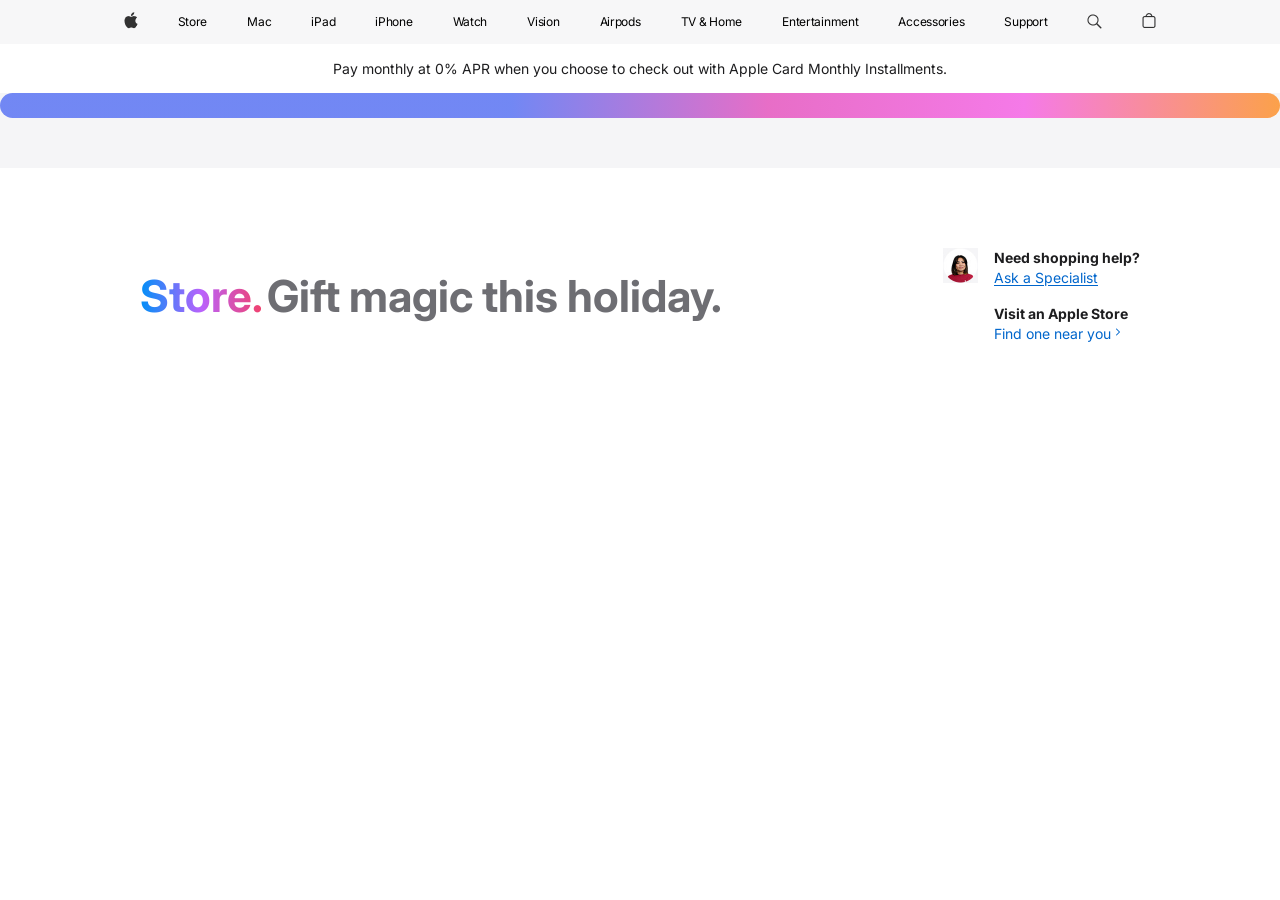
==== store.html @ c27c2358 "Apple store" ====
<!doctype html>
<html lang="en">
  <head>
    <meta charset="UTF-8" />
    <meta name="viewport" content="width=device-width, initial-scale=1.0" />
    <link rel="stylesheet" href="style1.css" />
    <title>Apple_store</title>
  </head>
  <body>
    <div class="nav_bar">
      <img src="apple_icon.png" class="apple_icon" />
      <p>Store</p>
      <p>Mac</p>
      <p>iPad</p>
      <p>iPhone</p>
      <p>Watch</p>
      <p>Vision</p>
      <p>Airpods</p>
      <p>TV & Home</p>
      <p>Entertainment</p>
      <p>Accessories</p>
      <p>Support</p>
      <img src="search_icon.png" class="search_icon" />
      <img src="bag_icon.png" class="bag_icon" />
    </div>
    <div class="we_are_donating">
      <p>
        Pay monthly at 0% APR when you choose to check out with Apple Card
        Monthly Installments.
      </p>
    </div>
    <div class="blur">
      <div class="blur blur_line"></div>
    </div>
    <div class="section_4">
      <div class="info">
        <div class="header">
          <span class="store">Store.</span>
          <span class="gift">Gift magic this holiday.</span>
        </div>
        <div class="shopping_help">
          <img
            src="store-chat-holiday-specialist-icon-202411_AV3.png"
            class="foto_spec"
          />
          <div class="shopping_help frame_49">
            <div class="frame_47">
              <p class="need">Need shopping help?</p>
              <p class="ask">Ask a Specialist</p>
            </div>
            <div class="frame_48">
              <p class="visit">Visit an Apple Store</p>
              <div class="span">
                <span class="find">Find one near you</span>
                <span><img src="Icon.png" class="icon44" /> </span>
              </div>
            </div>
          </div>
        </div>
      </div>
    </div>
  </body>
</html>
---- style1.css ----
@import url("https://fonts.googleapis.com/css2?family=Inter:ital,opsz,wght@0,14..32,100..900;1,14..32,100..900&display=swap");
* {
  margin: 0;
  padding: 0;
  box-sizing: border-box;
}
.nav_bar {
  /* width: 1920px; */
  height: 44px;
  display: flex;
  justify-content: center;
  align-items: center;
  gap: 40px;

  background: rgba(245, 245, 247, 0.8);
}
.apple_icon {
  width: 14px;
  height: 44px;
}
.search_icon {
  width: 15px;
  height: 44px;
}
.bag_icon {
  width: 14px;
  height: 44px;
}
.nav_bar p {
  color: #000;
  font-family: Inter;
  font-size: 12px;
  font-style: normal;
  font-weight: 400;
  line-height: 60px; /* 500% */
  letter-spacing: -0.28px;
}
.we_are_donating {
  padding: 16px;
  text-align: center;
  background: #fff;
}
.we_are_donating p {
  color: #1d1d1f;
  font-family: Inter;
  font-size: 14px;
  font-style: normal;
  font-weight: 400;
}
.blur {
  width: 100%;
  height: 75px;
  background-color: #f5f5f7;
}
.blur_line {
  width: 100%;
  height: 25px;
  background: linear-gradient(to right, #516cf3 40%, #e44cbb, #f55be4, #fd8c1f);
}
.blur_line {
  opacity: 0.8;
  /* filter: blur(1px); */
  border-radius: 204.5px;
}
.section_4 {
  width: 100%;
  height: 260px;
}
.info {
  display: flex;
  align-items: center;
  justify-content: space-between;
  padding: 80px 140px;
}
.header {
}
.header .store {
  font-family: Inter;
  font-size: 44px;
  font-style: normal;
  font-weight: 700;
  line-height: 52.01px; /* 118.205% */

  background: linear-gradient(90deg, #0090f7 0%, #ba62fc 50%, #f2416b 100%);
  background-clip: text;
  -webkit-background-clip: text;
  -webkit-text-fill-color: transparent;
}
.gift {
  color: #6e6e73;
  font-family: Inter;
  font-size: 44px;
  font-style: normal;
  font-weight: 700;
  line-height: 52.01px; /* 118.205% */
}
.shopping_help {
  display: flex;
  gap: 16px;
}
.foto_spec {
  width: 35px;
  height: 35px;
  background: url(<path-to-image>) lightgray 0px 0px / 100% 100% no-repeat;
}
.frame_49 {
  display: flex;
  flex-direction: column;
  gap: 16px;
}
.frame_47 {
}
.need {
  color: #1d1d1f;
  font-family: Inter;
  font-size: 14px;
  font-style: normal;
  font-weight: 700;
  line-height: 20px; /* 142.857% */
}
.ask {
  color: #06c;
  font-family: Inter;
  font-size: 14px;
  font-style: normal;
  font-weight: 400;
  line-height: 20px; /* 142.857% */
  text-decoration-line: underline;
  text-decoration-style: solid;
  text-decoration-skip-ink: auto;
  text-decoration-thickness: auto;
  text-underline-offset: auto;
  text-underline-position: from-font;
}
.frame_48 {
}
.visit {
  color: #1d1d1f;
  font-family: Inter;
  font-size: 14px;
  font-style: normal;
  font-weight: 700;
  line-height: 20px; /* 142.857% */
}
.span {
}
.find {
  color: #06c;
  font-family: Inter;
  font-size: 14px;
  font-style: normal;
  font-weight: 400;
  line-height: 20px; /* 142.857% */
}
.icon44 {
  width: 6px;
  height: 14px;
}
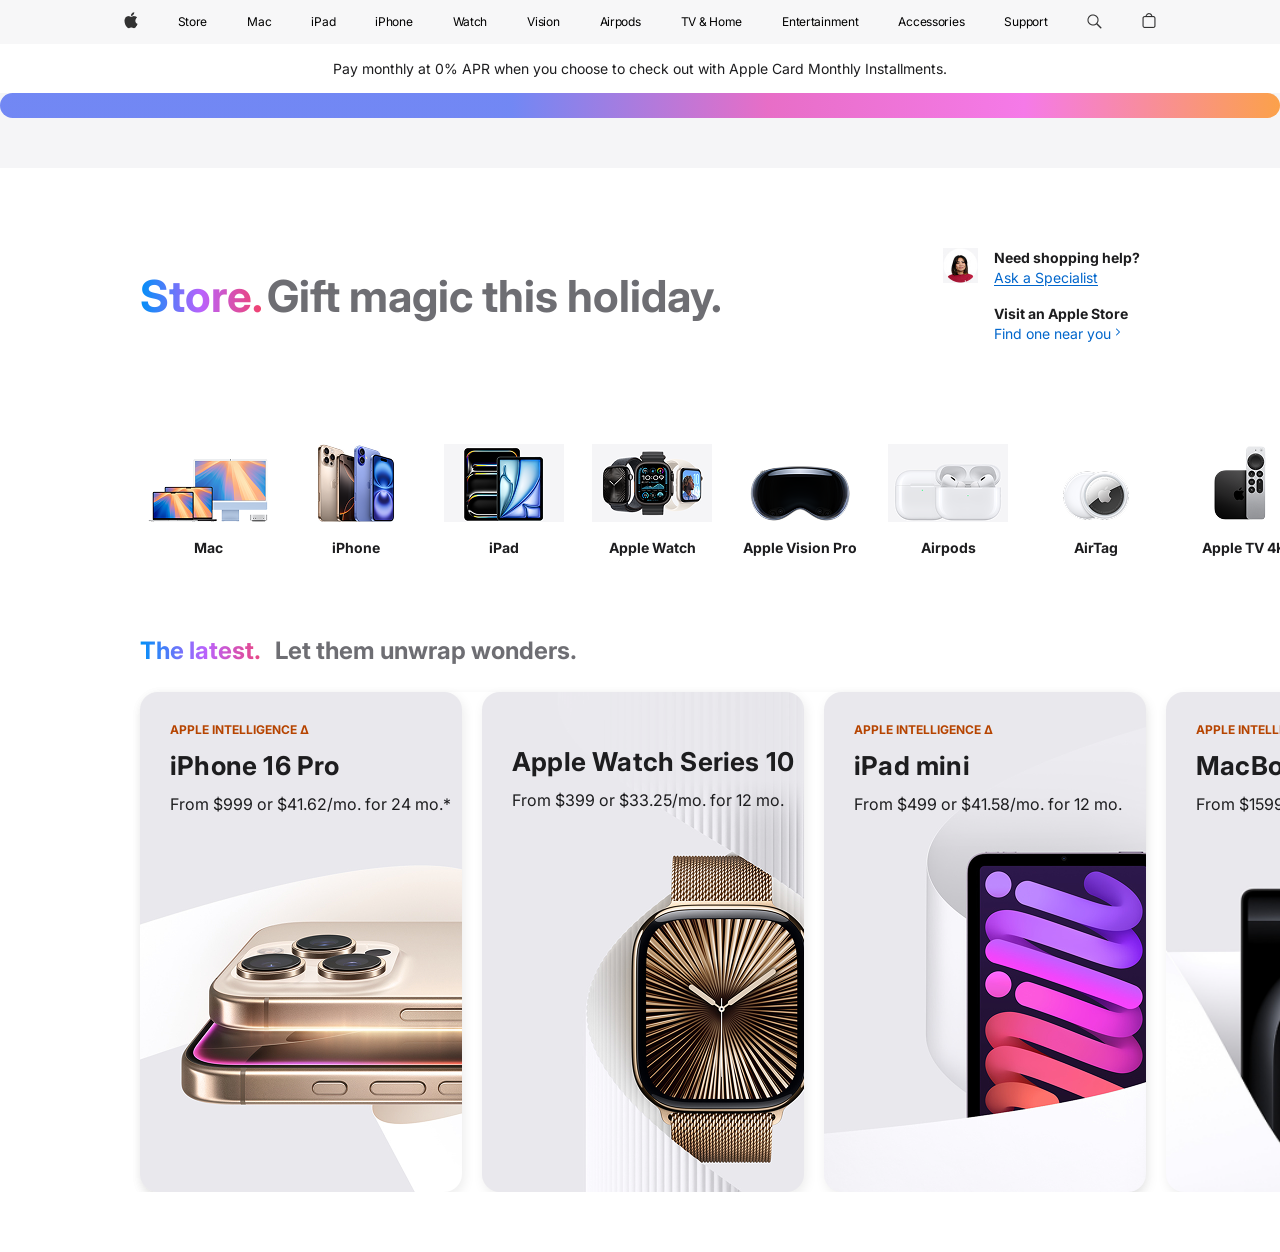
==== commit b7bc2f1f: "Product list" ====
--- a/store.html
+++ b/store.html
@@ -59,5 +59,115 @@
         </div>
       </div>
     </div>
+    <div class="section_5">
+      <div class="product_list">
+        <div class="list_item list_item_1">
+          <img src="store-card-13-mac-nav-202410.png" class="store_card" />
+          <p class="Link">Mac</p>
+        </div>
+        <div class="list_item list_item_2">
+          <img
+            src="store-card-13-iphone-nav-202409_GEO_US.png"
+            class="store_card"
+          />
+          <p class="Link">iPhone</p>
+        </div>
+        <div class="list_item list_item_3">
+          <img src="store-card-13-ipad-nav-202405.png" class="store_card" />
+          <p class="Link">iPad</p>
+        </div>
+        <div class="list_item list_item_4">
+          <img src="store-card-13-watch-nav-202409.png" class="store_card" />
+          <p class="Link">Apple Watch</p>
+        </div>
+        <div class="list_item list_item_5">
+          <img
+            src="store-card-13-vision-pro-nav-202401.png"
+            class="store_card"
+          />
+          <p class="Link">Apple Vision Pro</p>
+        </div>
+        <div class="list_item list_item_6">
+          <img src="store-card-13-airpods-nav-202409.png" class="store_card" />
+          <p class="Link">Airpods</p>
+        </div>
+        <div class="list_item list_item_7">
+          <img src="store-card-13-airtags-nav-202108.png" class="store_card" />
+          <p class="Link">AirTag</p>
+        </div>
+        <div class="list_item list_item_8">
+          <img src="store-card-13-appletv-nav-202210.png" class="store_card" />
+          <p class="Link">Apple TV 4K</p>
+        </div>
+        <div class="list_item list_item_9">
+          <img src="store-card-13-homepod-nav-202301.png" class="store_card" />
+          <p class="Link">Homepod</p>
+        </div>
+        <div class="list_item list_item_10">
+          <img
+            src="store-card-13-accessories-nav-202409.png"
+            class="store_card"
+          />
+          <p class="Link">Accessories</p>
+        </div>
+        <div class="list_item list_item_11">
+          <img
+            src="store-card-13-holiday-giftcards-asit-agc-nav-202111.png"
+            class="store_card"
+          />
+          <p class="Link">Apple Gift Card</p>
+        </div>
+      </div>
+    </div>
+    <div class="section_6">
+      <div class="title">
+        <span class="the">The latest.</span>
+        <span class="let">Let them unwrap wonders.</span>
+      </div>
+      <div class="items_detail">
+        <div class="items_detail items_detail_1">
+          <div class="frame_51">
+            <div class="apple_intel">
+              <span>APPLE INTELLIGENCE</span>
+              <span>∆</span>
+            </div>
+            <div class="frame_50">
+              <p class="iPhone">iPhone 16 Pro</p>
+              <p class="from">From $999 or $41.62/mo. for 24 mo.*</p>
+            </div>
+          </div>
+        </div>
+        <div class="items_detail items_detail_2">
+          <div class="frame_51">
+            <p class="iPhone">Apple Watch Series 10</p>
+            <p class="from">From $399 or $33.25/mo. for 12 mo.</p>
+          </div>
+        </div>
+        <div class="items_detail items_detail_3">
+          <div class="frame_51">
+            <div class="apple_intel">
+              <span>APPLE INTELLIGENCE</span>
+              <span>∆</span>
+            </div>
+            <div class="frame_50">
+              <p class="iPhone">iPad mini</p>
+              <p class="from">From $499 or $41.58/mo. for 12 mo.</p>
+            </div>
+          </div>
+        </div>
+        <div class="items_detail items_detail_4">
+          <div class="frame_51">
+            <div class="apple_intel">
+              <span>APPLE INTELLIGENCE</span>
+              <span>∆</span>
+            </div>
+            <div class="frame_50">
+              <p class="iPhone">MacBook Pro</p>
+              <p class="from">From $1599 or $133.25/mo. for 12 mo.</p>
+            </div>
+          </div>
+        </div>
+      </div>
+    </div>
   </body>
 </html>
--- a/style1.css
+++ b/style1.css
@@ -156,3 +156,198 @@
   width: 6px;
   height: 14px;
 }
+
+.section_5 {
+  width: 100%;
+  height: 146px;
+  margin-bottom: 60px;
+}
+.product_list {
+  height: 146px;
+  display: flex;
+  justify-content: space-around;
+  gap: 12px;
+  padding: 0 140px;
+  overflow-x: scroll;
+  scroll-behavior: smooth;
+  scrollbar-width: none;
+  margin-bottom: 60px;
+}
+.list_item {
+  display: flex;
+  width: 136px;
+  padding: 16px 8px;
+  flex-direction: column;
+  gap: 16px;
+  border-radius: 18px;
+}
+.list_item_1 {
+}
+.store_card {
+  height: 78px;
+  align-self: stretch;
+}
+.Link {
+  display: flex;
+  height: 20px;
+  justify-content: center;
+  align-items: center;
+  align-self: stretch;
+  color: #1d1d1f;
+  text-align: center;
+  font-family: Inter;
+  font-size: 14px;
+  font-style: normal;
+  font-weight: 700;
+  line-height: 20px; /* 142.857% */
+}
+
+.section_6 {
+  height: 558px;
+  display: flex;
+  padding: 0 140px;
+  flex-direction: column;
+  align-items: flex-start;
+  gap: 24px;
+  align-self: stretch;
+  margin-bottom: 60px;
+  overflow-x: scroll;
+  scroll-behavior: smooth;
+  scrollbar-width: none;
+}
+.title {
+  display: flex;
+  width: 467px;
+  align-items: center;
+  gap: 4px;
+}
+.the {
+  display: flex;
+  width: 130.87px;
+  height: 34px;
+  flex-direction: column;
+  justify-content: center;
+  flex-shrink: 0;
+  font-family: Inter;
+  font-size: 24px;
+  font-style: normal;
+  font-weight: 700;
+  line-height: 32px; /* 133.333% */
+  background: linear-gradient(90deg, #0090f7 0%, #ba62fc 50%, #f2416b 100%);
+  background-clip: text;
+  -webkit-background-clip: text;
+  -webkit-text-fill-color: transparent;
+}
+.let {
+  display: flex;
+  width: 331.64px;
+  height: 34px;
+  flex-direction: column;
+  justify-content: center;
+  flex-shrink: 0;
+  color: #6e6e73;
+  font-family: Inter;
+  font-size: 24px;
+  font-style: normal;
+  font-weight: 700;
+  line-height: 32px; /* 133.333% */
+}
+.section_6 {
+}
+.items_detail {
+  height: 500px;
+  display: flex;
+  gap: 20px;
+  align-self: stretch;
+  border-radius: 18px;
+  background: #fff;
+  box-shadow: 2px 4px 12px 0 rgba(0, 0, 0, 0.08);
+}
+.items_detail_1 {
+  width: 480px;
+  height: 500px;
+  background-image: url("store-card-50-holiday-iphone-pro-202411_GEO_US.png");
+  background-size: cover;
+  background-repeat: no-repeat;
+}
+.frame_51 {
+  display: flex;
+  width: 322px;
+  flex-direction: column;
+  align-items: flex-start;
+  padding-left: 30px;
+  padding-top: 30px;
+}
+.apple_intel {
+  color: #b64400;
+  font-family: Inter;
+  font-size: 12px;
+  font-style: normal;
+  font-weight: 700;
+  line-height: 16px; /* 133.333% */
+}
+.frame_51 {
+  display: flex;
+  flex-direction: column;
+  align-items: flex-start;
+  gap: 12px;
+  align-self: stretch;
+}
+.frame_50 {
+  display: flex;
+  flex-direction: column;
+  align-items: flex-start;
+  gap: 12px;
+  align-self: stretch;
+}
+.iPhone {
+  color: #1d1d1f;
+  font-family: Inter;
+  font-size: 26px;
+  font-style: normal;
+  font-weight: 700;
+  line-height: 32px; /* 123.077% */
+  letter-spacing: 0.196px;
+}
+.from {
+  color: #1d1d1f;
+  font-family: Inter;
+  font-size: 16px;
+  font-style: normal;
+  font-weight: 400;
+  line-height: 20px; /* 111.111% */
+}
+.items_detail_2 {
+  width: 480px;
+  height: 500px;
+  background-image: url("store-card-50-holiday-watch-s10-202411.png");
+  background-size: cover;
+  background-repeat: no-repeat;
+}
+.frame_52 {
+  display: flex;
+  flex-direction: column;
+  align-items: flex-start;
+  gap: 12px;
+  align-self: stretch;
+  padding-left: 30px;
+  padding-top: 54px;
+  gap: 12px;
+}
+.items_detail_3 {
+  width: 480px;
+  height: 500px;
+  background-image: url("store-card-50-holiday-ipad-mini-202411 (1).png");
+  background-size: cover;
+  background-repeat: no-repeat;
+}
+.items_detail_4 {
+  width: 480px;
+  height: 500px;
+  background-image: url("store-card-50-holiday-macbook-pro-202411.png");
+  background-size: cover;
+  background-repeat: no-repeat;
+}
+.items_detail_2 .frame_51 {
+  padding-top: 54px;
+}
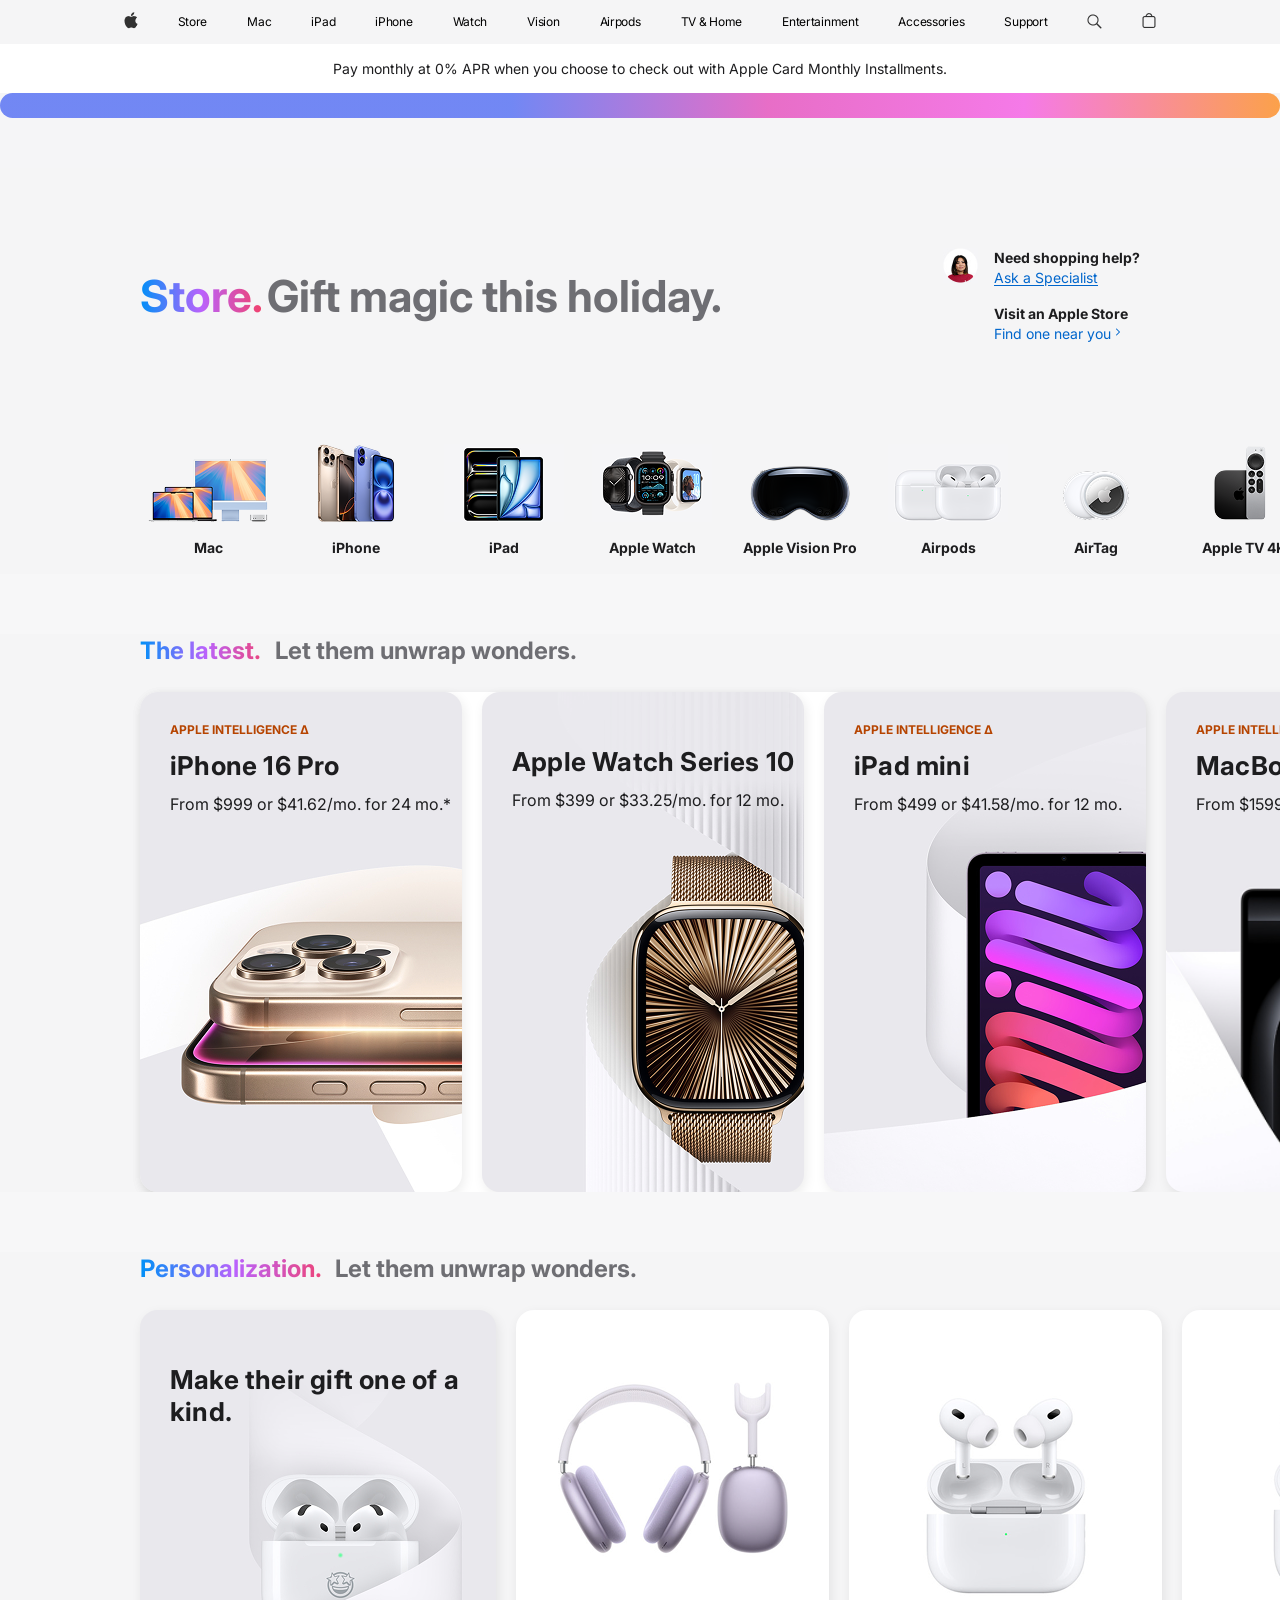
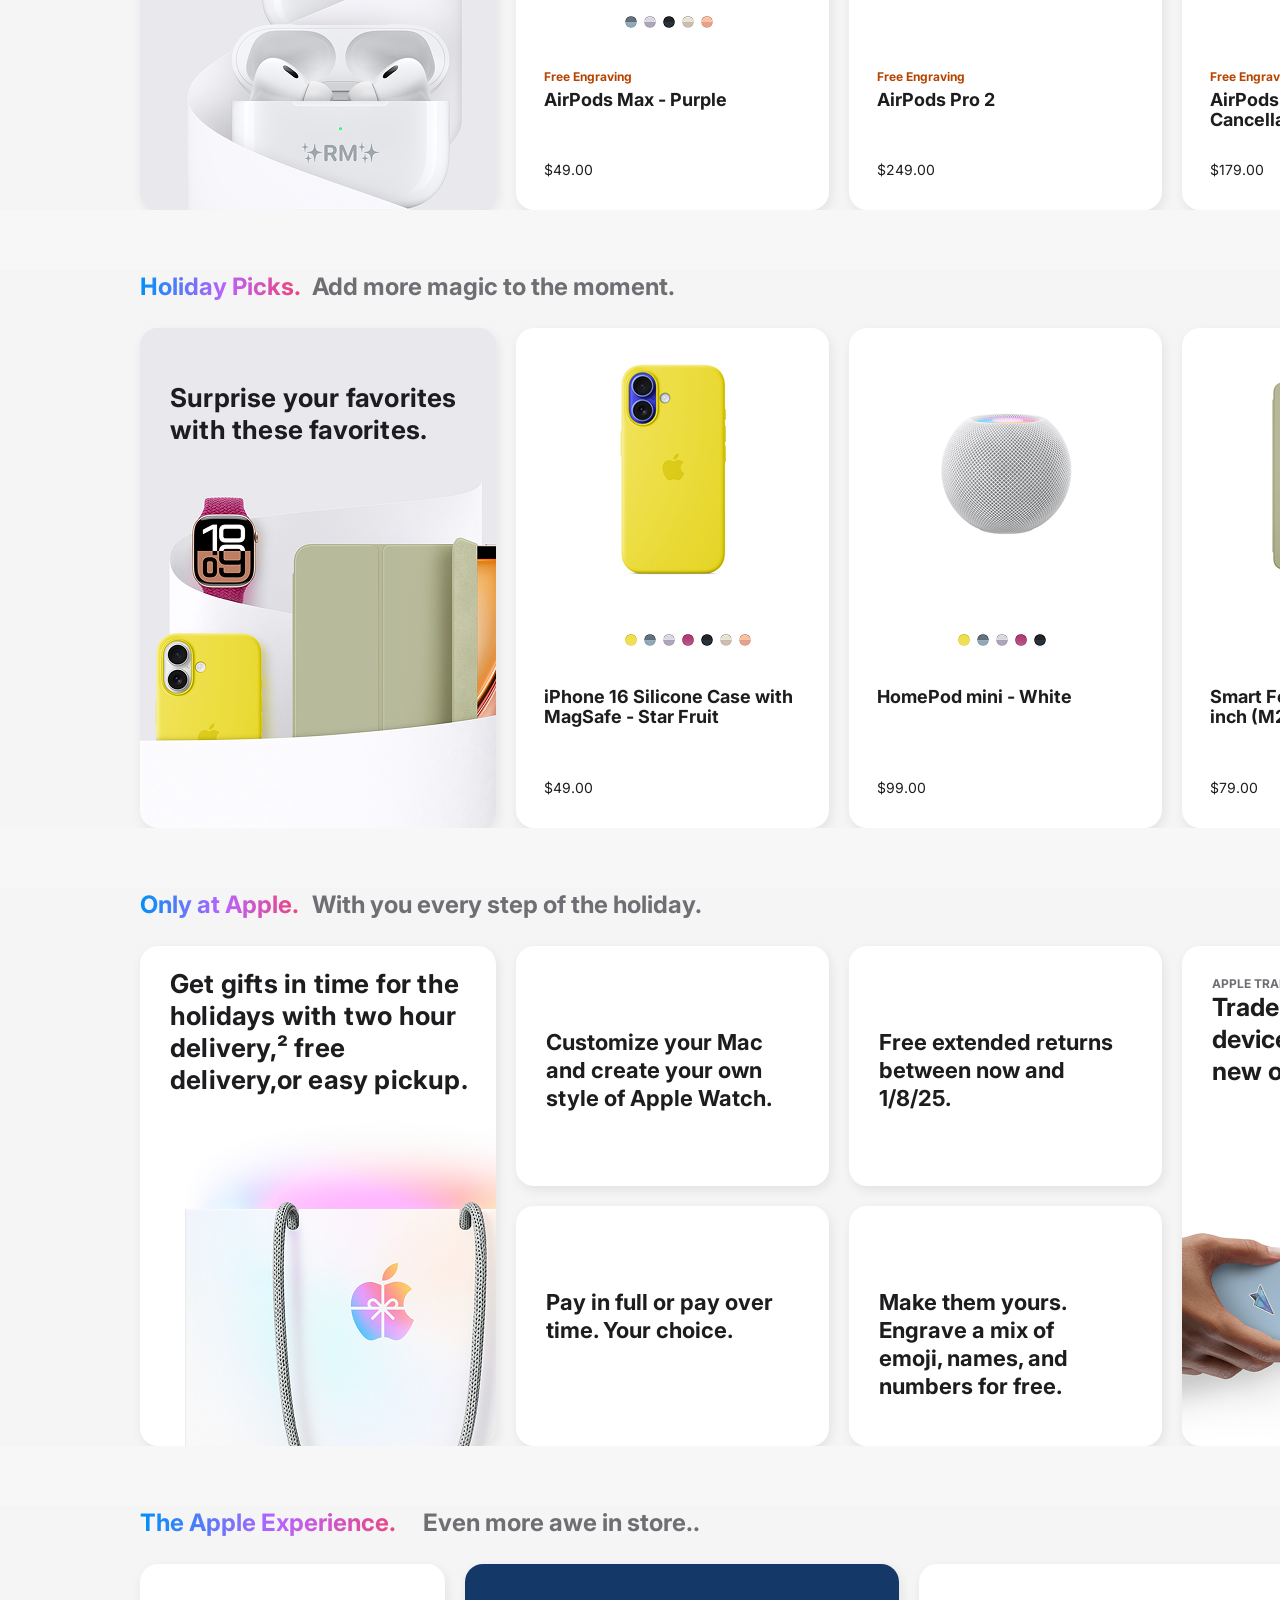
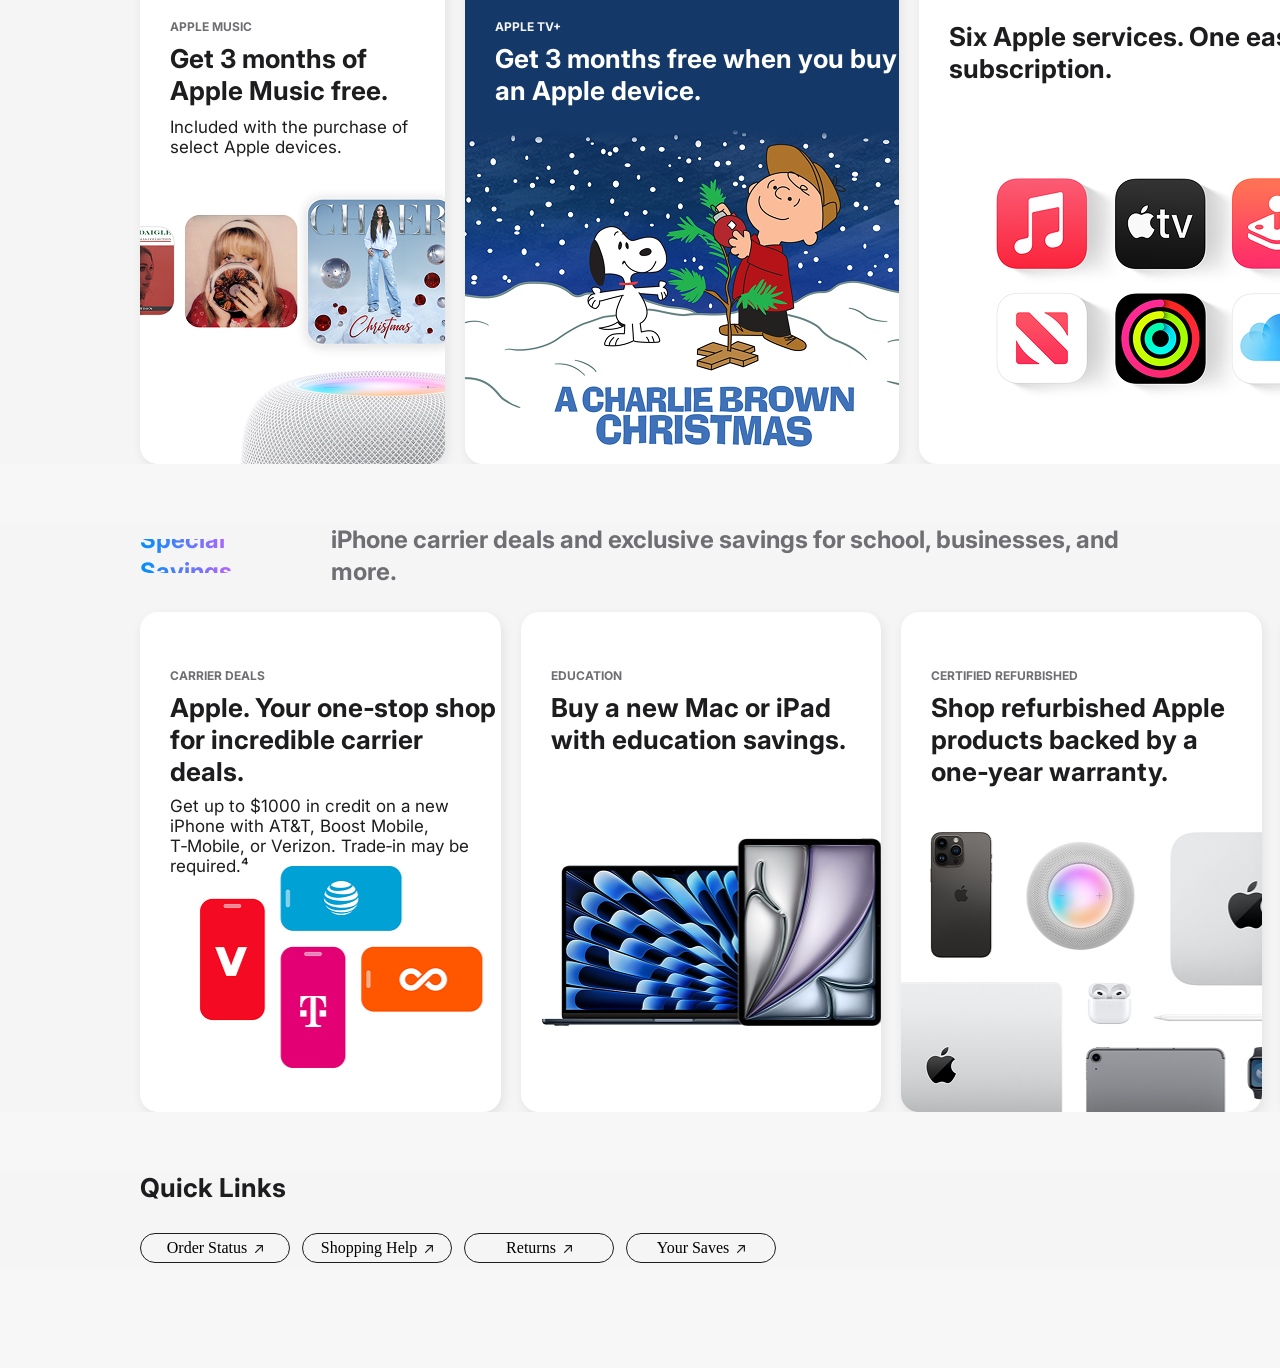
==== commit 62e56a03: "Apple_web ee hiigeed duuslaa" ====
--- a/store.html
+++ b/store.html
@@ -169,5 +169,298 @@
         </div>
       </div>
     </div>
+    <div class="section_7">
+      <div class="title_1">
+        <span class="per">Personalization.</span>
+        <span class="let">Let them unwrap wonders.</span>
+      </div>
+      <div class="Items">
+        <div class="Items section_7_item_1">
+          <p class="make">Make their gift one of a kind.</p>
+        </div>
+        <div class="Items section_7_item_2">
+          <img src="airpods-max-select-202409-purple.png" class="airpods" />
+          <div class="circle">
+            <img src="blue.png" class="pin" />
+            <img src="grey.png" class="pin" />
+            <img src="black.png" class="pin" />
+            <img src="beige.png" class="pin" />
+            <img src="orange.png" class="pin" />
+          </div>
+          <div class="description">
+            <div class="frame_55">
+              <p class="free">Free Engraving</p>
+              <p class="pods">AirPods Max - Purple</p>
+            </div>
+            <p class="price">$49.00</p>
+          </div>
+        </div>
+        <div class="Items section_7_item_3">
+          <img src="airpods-pro-2-hero-select-202409.png" class="airpodsPro2" />
+          <div class="description">
+            <div class="frame_55">
+              <p class="free">Free Engraving</p>
+              <p class="pods">AirPods Pro 2</p>
+            </div>
+            <p class="price">$249.00</p>
+          </div>
+        </div>
+        <div class="Items section_7_item_4">
+          <img src="airpods-4-anc-select-202409.png" class="airpodsPro2" />
+          <div class="description">
+            <div class="frame_55">
+              <p class="free">Free Engraving</p>
+              <p class="pods">AirPods 4 with Active Noise Cancellation</p>
+            </div>
+            <p class="price">$179.00</p>
+          </div>
+        </div>
+        <div class="Items section_7_item_5">
+          <img src="MX2D3.png" class="airpodsPro2" />
+          <div class="description">
+            <div class="frame_55">
+              <p class="free">Free Engraving</p>
+              <p class="pods">Apple Pencil Pro</p>
+            </div>
+            <p class="price">$49.00</p>
+          </div>
+        </div>
+      </div>
+    </div>
+    <div class="section_8">
+      <div class="title_2">
+        <span class="hol">Holiday Picks.</span>
+        <span class="add">Add more magic to the moment.</span>
+      </div>
+      <div class="Items_1">
+        <div class="Items_1 section_8_item_1">
+          <p class="make">Surprise your favorites with these favorites.</p>
+        </div>
+        <div class="Items_1 section_8_item_2">
+          <img src="MYY73.png" class="airpods" />
+          <div class="circle">
+            <img src="yellow.png" class="pin" />
+            <img src="blue.png" class="pin" />
+            <img src="grey.png" class="pin" />
+            <img src="pink.png" class="pin" />
+            <img src="black.png" class="pin" />
+            <img src="beige.png" class="pin" />
+            <img src="orange.png" class="pin" />
+          </div>
+          <div class="description">
+            <div class="frame_55">
+              <p class="pods">
+                iPhone 16 Silicone Case with MagSafe - Star Fruit
+              </p>
+            </div>
+            <p class="price">$49.00</p>
+          </div>
+        </div>
+        <div class="Items_1 section_8_item_3">
+          <img src="homepod-mini-select-white-202110.png" class="airpods" />
+          <div class="circle">
+            <img src="yellow.png" class="pin" />
+            <img src="blue.png" class="pin" />
+            <img src="grey.png" class="pin" />
+            <img src="pink.png" class="pin" />
+            <img src="black.png" class="pin" />
+          </div>
+          <div class="description">
+            <div class="frame_55">
+              <p class="pods">HomePod mini - White</p>
+            </div>
+            <p class="price">$99.00</p>
+          </div>
+        </div>
+        <div class="Items_1 section_8_item_4">
+          <img src="MWK73.png" class="airpods" />
+          <div class="circle">
+            <img src="yellow.png" class="pin" />
+            <img src="blue.png" class="pin" />
+            <img src="grey.png" class="pin" />
+            <img src="pink.png" class="pin" />
+          </div>
+          <div class="description">
+            <div class="frame_55">
+              <p class="pods">Smart Folio for iPad Air 11 - inch (M2) - Sage</p>
+            </div>
+            <p class="price">$79.00</p>
+          </div>
+        </div>
+        <div class="Items_1 section_8_item_5">
+          <img src="MUW43.png" class="airpods" />
+          <div class="circle">
+            <img src="yellow.png" class="pin" />
+            <img src="blue.png" class="pin" />
+            <img src="grey.png" class="pin" />
+          </div>
+          <div class="description">
+            <div class="frame_55">
+              <p class="free">New</p>
+              <p class="pods">
+                Beats Solo 4 - On-Ear Wireless Headphones - Slate Blue
+              </p>
+            </div>
+            <p class="price">$79.00</p>
+          </div>
+        </div>
+      </div>
+    </div>
+    <div class="section_9">
+      <div class="title_9">
+        <span class="exper">Only at Apple.</span>
+        <span class="with">With you every step of the holiday.</span>
+      </div>
+      <div class="Items_3">
+        <div class="Items_3 section_9_item_1">
+          <p class="make">Get gifts in time for the holidays with two hour delivery,² free delivery,or easy pickup.</p>
+        </div>
+        <div class="section_9_item_2">
+            <div class="box_1">
+                <p class="custom">Customize your Mac
+                   and create your own
+                   style of Apple Watch.</p>
+            </div>
+            <div class="box_2">
+                <p class="custom">Pay in full or pay over time. Your choice.</p>
+            </div>
+        </div>
+          <div class="section_9_item_3">
+            <div class="box_1">
+                <p class="custom">Free extended returns between now and 1/8/25.</p>
+            </div>
+            <div class="box_2">
+                <p class="custom">Make them yours.
+                                  Engrave a mix of emoji, names, and numbers for free.</p>
+            </div>
+        </div>
+        <div class="Items_3 section_9_item_4">
+          <div class="description_4">
+            <p class="trade">APPLE TRADE IN</p>
+            <p class="IN">Trade in your current
+                        device. Get credit toward a new one.³</p>
+          </div>
+        </div>
+         <div class="Items_3 section_9_item_5">
+          <div class="description_4">
+            <p class="trade">APPLE SPECIALIST</p>
+            <p class="IN">Find gifts with an Apple
+                          Specialist in a store or online.</p>
+          </div>
+        </div>
+      </div>
+    </div>
+
+    <div class="section_10">
+      <div class="title_3">
+        <span class="exp">The Apple Experience.</span>
+        <span class="even">Even more awe in store..</span>
+      </div>
+      <div class="Items_2">
+        <div class="Items_2 section_10_item_1">
+          <div class="description_1">
+            <p class="apple">APPLE MUSIC</p>
+            <p class="get1">Get 3 months of Apple Music free.</p>
+            <p class="included">
+              Included with the purchase of select Apple devices.
+            </p>
+          </div>
+        </div>
+        <div class="Items_2 section_10_item_2">
+          <div class="description_1">
+            <p class="TV">APPLE TV+</p>
+            <p class="get2">Get 3 months free when you buy an Apple device.</p>
+          </div>
+        </div>
+        <div class="Items_2 section_10_item_3">
+          <div class="description_1">
+            <p class="six">Six Apple services. One easy subscription.</p>
+          </div>
+        </div>
+        <div class="Items_2 section_10_item_4">
+          <div class="description_2">
+            <p class="intel">APPLE INTELLIGENCE</p>
+            <p class="get3">
+              New features for writing, focus,communication, and more.
+            </p>
+          </div>
+        </div>
+      </div>
+    </div>
+    <div class="section_11">
+      <div class="title_4">
+        <span class="special">Special Savings.</span>
+        <span class="deals"
+          >iPhone carrier deals and exclusive savings for school, businesses,
+          and more.</span
+        >
+      </div>
+      <div class="Items_3">
+        <div class="Items_3 section_11_item_1">
+          <div class="description_1">
+            <p class="carrier">CARRIER DEALS</p>
+            <p class="get4">
+              Apple. Your one‑stop shop for incredible carrier deals.
+            </p>
+            <p class="get_up">
+              Get up to $1000 in credit on a new iPhone with AT&T, Boost Mobile,
+              T‑Mobile, or Verizon. Trade‑in may be required.⁴
+            </p>
+          </div>
+        </div>
+        <div class="Items_3 section_11_item_2">
+          <div class="description_1">
+            <p class="carrier">EDUCATION</p>
+            <p class="get4">Buy a new Mac or iPad with education savings.</p>
+          </div>
+        </div>
+        <div class="Items_3 section_11_item_3">
+          <div class="description_1">
+            <p class="carrier">CERTIFIED REFURBISHED</p>
+            <p class="get4">
+              Shop refurbished Apple products backed by a one‑year warranty.
+            </p>
+          </div>
+        </div>
+        <div class="Items_3 section_11_item_4">
+          <div class="description_1">
+            <p class="carrier">BUSINESS</p>
+            <p class="get5">
+              From enterprise to small business, we’ll work with you.
+            </p>
+          </div>
+        </div>
+        <div class="Items_3 section_11_item_5">
+          <div class="description_1">
+            <p class="carrier">GOVERNMENT</p>
+            <p class="get6">
+              Special pricing is available for state, local, and federal
+              agencies.
+            </p>
+          </div>
+        </div>
+      </div>
+    </div>
+    <div class="footer">
+        <p class="heading">Quick Links</p>
+        <div class="frame_66">
+            <div class="item_link">
+                <span>Order Status</span>
+                <span><img src="Vector.svg" class="vector/>"</span>
+            </div>
+            <div class="item_link">
+                <span>Shopping Help</span>
+                <span><img src="Vector.svg" class="vector/>"</span>
+            </div>
+            <div class="item_link">
+                <span>Returns</span>
+                <span><img src="Vector.svg" class="vector/>"</span>
+            </div>
+            <div class="item_link">
+                <span>Your Saves</span>
+                <span><img src="Vector.svg" class="vector/>"</span>
+            </div>
+        </div>
+    </div>
   </body>
 </html>
--- a/style1.css
+++ b/style1.css
@@ -4,6 +4,9 @@
   padding: 0;
   box-sizing: border-box;
 }
+body {
+  background: rgba(245, 245, 247, 0.8);
+}
 .nav_bar {
   /* width: 1920px; */
   height: 44px;
@@ -65,6 +68,7 @@
 .section_4 {
   width: 100%;
   height: 260px;
+  background: rgba(245, 245, 247, 0.8);
 }
 .info {
   display: flex;
@@ -161,6 +165,7 @@
   width: 100%;
   height: 146px;
   margin-bottom: 60px;
+  background: rgba(245, 245, 247, 0.8);
 }
 .product_list {
   height: 146px;
@@ -214,6 +219,7 @@
   overflow-x: scroll;
   scroll-behavior: smooth;
   scrollbar-width: none;
+  background: rgba(245, 245, 247, 0.8);
 }
 .title {
   display: flex;
@@ -252,8 +258,7 @@
   font-weight: 700;
   line-height: 32px; /* 133.333% */
 }
-.section_6 {
-}
+
 .items_detail {
   height: 500px;
   display: flex;
@@ -351,3 +356,880 @@
 .items_detail_2 .frame_51 {
   padding-top: 54px;
 }
+
+.section_7 {
+  display: flex;
+  padding: 0 140px;
+  flex-direction: column;
+  align-items: flex-start;
+  gap: 24px;
+  align-self: stretch;
+  margin-bottom: 60px;
+  overflow-x: scroll;
+  scroll-behavior: smooth;
+  scrollbar-width: none;
+  background: rgba(245, 245, 247, 0.8);
+}
+.Items {
+  display: flex;
+  /* align-items: center; */
+  gap: 20px;
+  align-self: stretch;
+}
+.section_7_item_1 {
+  width: 400px;
+  height: 500px;
+  border-radius: 18px;
+  background: #fff;
+  box-shadow: 2px 4px 12px 0 rgba(0, 0, 0, 0.08);
+  background-image: url("store-card-40-holiday-engraving-202411.png");
+  background-size: cover;
+}
+.make {
+  color: #1d1d1f;
+  font-family: Inter;
+  font-size: 26px;
+  font-style: normal;
+  font-weight: 700;
+  line-height: 32px; /* 123.077% */
+  letter-spacing: 0.196px;
+  display: flex;
+  width: 197px;
+  height: 66px;
+  flex-direction: column;
+  justify-content: center;
+  margin-top: 53px;
+  margin-left: 30px;
+}
+.section_7_item_2 {
+  display: flex;
+  padding: 71px 28px 32px 28px;
+  flex-direction: column;
+  justify-content: flex-end;
+  align-items: center;
+  border-radius: 18px;
+  background: #fff;
+  box-shadow: 2px 4px 12px 0 rgba(0, 0, 0, 0.08);
+  background-color: #ffffff;
+  background-size: cover;
+}
+.section_7_item_2 {
+  width: 313px;
+  height: 500px;
+  display: flex;
+  padding: 71px 28px 32px 28px;
+  flex-direction: column;
+  justify-content: flex-end;
+  align-items: center;
+  border-radius: 18px;
+  background: #fff;
+  box-shadow: 2px 4px 12px 0 rgba(0, 0, 0, 0.08);
+}
+.airpods {
+  width: 230px;
+  height: 230px;
+  background: url(<path-to-image>) lightgray 0px 0px / 100% 100% no-repeat;
+}
+.circle {
+  display: flex;
+  width: 253px;
+  height: 58px;
+  padding: 25px 86px 21px 79px;
+  align-items: flex-start;
+  gap: 7px;
+}
+.pin {
+  width: 12px;
+  height: 12px;
+  flex-shrink: 0;
+}
+.description {
+  display: flex;
+  width: 257px;
+  flex-direction: column;
+  align-items: flex-start;
+  gap: 32px;
+}
+.frame_55 {
+  display: flex;
+  height: 61px;
+  flex-direction: column;
+  align-items: flex-start;
+  gap: 6px;
+  align-self: stretch;
+}
+.free {
+  display: flex;
+  height: 15px;
+  flex-direction: column;
+  justify-content: center;
+  flex-shrink: 0;
+  align-self: stretch;
+  color: #b64400;
+  font-family: Inter;
+  font-size: 12px;
+  font-style: normal;
+  font-weight: 700;
+  line-height: 16px; /* 133.333% */
+}
+.pods {
+  color: #1d1d1f;
+  font-family: Inter;
+  font-size: 18px;
+  font-style: normal;
+  font-weight: 700;
+  line-height: 20px; /* 111.111% */
+  align-self: stretch;
+}
+.price {
+  display: flex;
+  height: 16px;
+  flex-direction: column;
+  justify-content: center;
+  align-self: stretch;
+  color: #1d1d1f;
+  font-family: Inter;
+  font-size: 14px;
+  font-style: normal;
+  font-weight: 400;
+  line-height: 18px; /* 128.571% */
+}
+.section_7_item_3 {
+  width: 313px;
+  height: 500px;
+  display: flex;
+  padding: 71px 28px 32px 28px;
+  flex-direction: column;
+  justify-content: flex-end;
+  align-items: center;
+  border-radius: 18px;
+  background: #fff;
+  box-shadow: 2px 4px 12px 0 rgba(0, 0, 0, 0.08);
+  gap: 58px;
+}
+
+.section_7_item_4 {
+  width: 313px;
+  height: 500px;
+  display: flex;
+  padding: 71px 28px 32px 28px;
+  flex-direction: column;
+  justify-content: flex-end;
+  align-items: center;
+  border-radius: 18px;
+  background: #fff;
+  box-shadow: 2px 4px 12px 0 rgba(0, 0, 0, 0.08);
+  gap: 58px;
+}
+.section_7_item_5 {
+  width: 313px;
+  height: 500px;
+  display: flex;
+  padding: 71px 28px 32px 28px;
+  flex-direction: column;
+  justify-content: flex-end;
+  align-items: center;
+  border-radius: 18px;
+  background: #fff;
+  box-shadow: 2px 4px 12px 0 rgba(0, 0, 0, 0.08);
+  gap: 58px;
+}
+.title_1 {
+  display: flex;
+  width: 525px;
+  align-items: center;
+  gap: 4px;
+}
+.per {
+  display: flex;
+  width: 191px;
+  height: 34px;
+  flex-direction: column;
+  justify-content: center;
+  flex-shrink: 0;
+  font-family: Inter;
+  font-size: 24px;
+  font-style: normal;
+  font-weight: 700;
+  line-height: 32px; /* 133.333% */
+  background: linear-gradient(90deg, #0090f7 0%, #ba62fc 50%, #f2416b 100%);
+  background-clip: text;
+  -webkit-background-clip: text;
+  -webkit-text-fill-color: transparent;
+}
+.section_8 {
+  display: flex;
+  padding: 0 140px;
+  flex-direction: column;
+  align-items: flex-start;
+  gap: 24px;
+  align-self: stretch;
+  margin-bottom: 60px;
+  overflow-x: scroll;
+  scroll-behavior: smooth;
+  scrollbar-width: none;
+  background: rgba(245, 245, 247, 0.8);
+}
+.title_2 {
+  display: flex;
+  align-items: center;
+  gap: 4px;
+}
+.hol {
+  display: flex;
+  width: 168px;
+  height: 34px;
+  flex-direction: column;
+  justify-content: center;
+  font-family: Inter;
+  font-size: 24px;
+  font-style: normal;
+  font-weight: 700;
+  line-height: 32px; /* 133.333% */
+  background: linear-gradient(90deg, #0090f7 0%, #ba62fc 50%, #f2416b 100%);
+  background-clip: text;
+  -webkit-background-clip: text;
+  -webkit-text-fill-color: transparent;
+}
+.add {
+  display: flex;
+  width: 375px;
+  height: 34px;
+  flex-direction: column;
+  justify-content: center;
+  color: #6e6e73;
+  font-family: Inter;
+  font-size: 24px;
+  font-style: normal;
+  font-weight: 700;
+  line-height: 32px; /* 133.333% */
+}
+.Items_1 {
+  display: flex;
+  /* align-items: center; */
+  gap: 20px;
+  align-self: stretch;
+}
+.section_8_item_1 {
+  width: 400px;
+  height: 500px;
+  border-radius: 18px;
+  background: #fff;
+  box-shadow: 2px 4px 12px 0 rgba(0, 0, 0, 0.08);
+  background-image: url("store-card-40-holiday-quick-picks-202411.png");
+  background-size: cover;
+}
+.make {
+  display: flex;
+  width: 326px;
+  height: 66px;
+  flex-direction: column;
+  justify-content: center;
+  color: #1d1d1f;
+  font-family: Inter;
+  font-size: 26px;
+  font-style: normal;
+  font-weight: 700;
+  line-height: 32px; /* 123.077% */
+  letter-spacing: 0.196px;
+}
+.section_8_item_2 {
+  width: 313px;
+  height: 500px;
+  display: flex;
+  padding: 71px 28px 32px 28px;
+  flex-direction: column;
+  justify-content: flex-end;
+  align-items: center;
+  border-radius: 18px;
+  background: #fff;
+  box-shadow: 2px 4px 12px 0 rgba(0, 0, 0, 0.08);
+  background-color: #ffffff;
+  background-size: cover;
+}
+.section_8_item_3 {
+  width: 313px;
+  height: 500px;
+  display: flex;
+  padding: 71px 28px 32px 28px;
+  flex-direction: column;
+  justify-content: flex-end;
+  align-items: center;
+  border-radius: 18px;
+  background: #fff;
+  box-shadow: 2px 4px 12px 0 rgba(0, 0, 0, 0.08);
+  background-color: #ffffff;
+  background-size: cover;
+}
+.section_8_item_4 {
+  width: 313px;
+  height: 500px;
+  display: flex;
+  padding: 71px 28px 32px 28px;
+  flex-direction: column;
+  justify-content: flex-end;
+  align-items: center;
+  border-radius: 18px;
+  background: #fff;
+  box-shadow: 2px 4px 12px 0 rgba(0, 0, 0, 0.08);
+  background-color: #ffffff;
+  background-size: cover;
+}
+.section_8_item_5 {
+  width: 313px;
+  height: 500px;
+  display: flex;
+  padding: 71px 28px 32px 28px;
+  flex-direction: column;
+  justify-content: flex-end;
+  align-items: center;
+  border-radius: 18px;
+  background: #fff;
+  box-shadow: 2px 4px 12px 0 rgba(0, 0, 0, 0.08);
+  background-color: #ffffff;
+  background-size: cover;
+}
+.section_9 {
+  width: 100%;
+  height: 558px;
+  display: flex;
+  padding: 0 140px;
+  flex-direction: column;
+  align-items: flex-start;
+  gap: 24px;
+  align-self: stretch;
+  margin-bottom: 60px;
+  overflow-x: scroll;
+  scroll-behavior: smooth;
+  scrollbar-width: none;
+  background: rgba(245, 245, 247, 0.8);
+}
+.title_9 {
+  display: flex;
+  align-items: center;
+  gap: 4px;
+}
+.exper {
+  display: flex;
+  width: 168px;
+  height: 34px;
+  flex-direction: column;
+  justify-content: center;
+  font-family: Inter;
+  font-size: 24px;
+  font-style: normal;
+  font-weight: 700;
+  line-height: 32px; /* 133.333% */
+  background: linear-gradient(90deg, #0090f7 0%, #ba62fc 50%, #f2416b 100%);
+  background-clip: text;
+  -webkit-background-clip: text;
+  -webkit-text-fill-color: transparent;
+}
+.with {
+  display: flex;
+  width: 425px;
+  height: 34px;
+  flex-direction: column;
+  justify-content: center;
+  color: #6e6e73;
+  font-family: Inter;
+  font-size: 24px;
+  font-style: normal;
+  font-weight: 700;
+  line-height: 32px; /* 133.333% */
+}
+.Items_3 {
+  display: flex;
+  /* align-items: center; */
+  gap: 20px;
+  align-self: stretch;
+}
+.section_9_item_1 {
+  width: 480px;
+  height: 500px;
+  border-radius: 18px;
+  background: #fff;
+  box-shadow: 2px 4px 12px 0 rgba(0, 0, 0, 0.08);
+  background-image: url("store-card-50-holiday-delivery-pickup-202411.png");
+  background-repeat: no-repeat;
+  background-size: cover;
+}
+.section_9_item_2 {
+  display: flex;
+  width: 313px;
+  height: 500px;
+  flex-direction: column;
+  justify-content: center;
+  align-items: flex-start;
+  gap: 20px;
+}
+.box_1 {
+  width: 313px;
+  height: 240px;
+  flex-shrink: 0;
+  border-radius: 18px;
+  background: #fff;
+  box-shadow: 2px 4px 12px 0 rgba(0, 0, 0, 0.08);
+}
+.custom {
+  width: 238px;
+  color: #1d1d1f;
+  font-family: Inter;
+  font-size: 22px;
+  font-style: normal;
+  font-weight: 700;
+  line-height: 28px; /* 127.273% */
+  margin-top: 82px;
+  margin-left: 30px;
+}
+.box_2 {
+  width: 313px;
+  height: 240px;
+  flex-shrink: 0;
+  border-radius: 18px;
+  background: #fff;
+  box-shadow: 2px 4px 12px 0 rgba(0, 0, 0, 0.08);
+}
+.section_9_item_3 {
+  display: flex;
+  width: 313px;
+  height: 500px;
+  flex-direction: column;
+  justify-content: center;
+  align-items: flex-start;
+  gap: 20px;
+}
+.section_9_item_4 {
+  width: 480px;
+  height: 500px;
+  border-radius: 18px;
+  background: #fff;
+  box-shadow: 2px 4px 12px 0 rgba(0, 0, 0, 0.08);
+  background-image: url("store-card-50-holiday-trade-in-202411.png");
+  background-repeat: no-repeat;
+  background-size: cover;
+}
+.description_4 {
+  display: flex;
+  flex-direction: column;
+  margin-top: 31px;
+  margin-left: 30px;
+}
+.trade {
+  display: flex;
+  width: 131px;
+  height: 14px;
+  flex-direction: column;
+  justify-content: center;
+  color: #6e6e73;
+  font-family: Inter;
+  font-size: 12px;
+  font-style: normal;
+  font-weight: 700;
+  line-height: 16px; /* 133.333% */
+}
+.IN {
+  width: 330.59px;
+  color: #1d1d1f;
+  font-family: Inter;
+  font-size: 25px;
+  font-style: normal;
+  font-weight: 700;
+  line-height: 32px; /* 128% */
+}
+.section_9_item_5 {
+  width: 480px;
+  height: 500px;
+  border-radius: 18px;
+  background: #fff;
+  box-shadow: 2px 4px 12px 0 rgba(0, 0, 0, 0.08);
+  background-image: url("store-card-50-holiday-specialist-help-202411.png");
+  background-repeat: no-repeat;
+  background-size: cover;
+}
+
+.section_10 {
+  width: 100%;
+  height: 558px;
+  display: flex;
+  padding: 0 140px;
+  flex-direction: column;
+  align-items: flex-start;
+  gap: 24px;
+  align-self: stretch;
+  margin-bottom: 60px;
+  overflow-x: scroll;
+  scroll-behavior: smooth;
+  scrollbar-width: none;
+  background: rgba(245, 245, 247, 0.8);
+}
+.Items_2 {
+  display: flex;
+  /* align-items: center; */
+  gap: 20px;
+  align-self: stretch;
+}
+.title_3 {
+  display: flex;
+  align-items: center;
+  gap: 4px;
+}
+.exp {
+  display: flex;
+  width: 279px;
+  height: 34px;
+  flex-direction: column;
+  justify-content: center;
+  font-family: Inter;
+  font-size: 24px;
+  font-style: normal;
+  font-weight: 700;
+  line-height: 32px; /* 133.333% */
+  background: linear-gradient(90deg, #0090f7 0%, #ba62fc 50%, #f2416b 100%);
+  background-clip: text;
+  -webkit-background-clip: text;
+  -webkit-text-fill-color: transparent;
+}
+.even {
+  display: flex;
+  width: 285px;
+  height: 34px;
+  flex-direction: column;
+  justify-content: center;
+  color: #6e6e73;
+  font-family: Inter;
+  font-size: 24px;
+  font-style: normal;
+  font-weight: 700;
+  line-height: 32px; /* 133.333% */
+}
+.section_10_item_1 {
+  width: 480px;
+  height: 500px;
+  border-radius: 18px;
+  background: #fff;
+  box-shadow: 2px 4px 12px 0 rgba(0, 0, 0, 0.08);
+  background-image: url("store-card-50-holiday-apple-music-202411 (1).png");
+  background-repeat: no-repeat;
+  background-size: cover;
+}
+
+.description_1 {
+  display: flex;
+  flex-direction: column;
+  margin-top: 56px;
+  margin-left: 30px;
+  gap: 8px;
+}
+.apple {
+  display: flex;
+  width: 98px;
+  height: 14px;
+  flex-direction: column;
+  justify-content: center;
+  color: #6e6e73;
+  font-family: Inter;
+  font-size: 12px;
+  font-style: normal;
+  font-weight: 700;
+  line-height: 16px; /* 133.333% */
+}
+.get1 {
+  display: flex;
+  width: 275px;
+  height: 66px;
+  flex-direction: column;
+  justify-content: center;
+  color: #1d1d1f;
+  font-family: Inter;
+  font-size: 26px;
+  font-style: normal;
+  font-weight: 700;
+  line-height: 32px; /* 123.077% */
+}
+.included {
+  display: flex;
+  width: 259px;
+  height: 41px;
+  flex-direction: column;
+  justify-content: center;
+  color: #1d1d1f;
+  font-family: Inter;
+  font-size: 17px;
+  font-style: normal;
+  font-weight: 400;
+  line-height: 20px; /* 117.647% */
+}
+.section_10_item_2 {
+  width: 480px;
+  height: 500px;
+  border-radius: 18px;
+  background: #fff;
+  box-shadow: 2px 4px 12px 0 rgba(0, 0, 0, 0.08);
+  background-image: url("store-card-50-holiday-apple-tv-202411.png");
+  background-repeat: no-repeat;
+  background-size: cover;
+}
+.TV {
+  display: flex;
+  width: 73px;
+  height: 14px;
+  flex-direction: column;
+  justify-content: center;
+  color: #f5f5f7;
+  font-family: Inter;
+  font-size: 12px;
+  font-style: normal;
+  font-weight: 700;
+  line-height: 16px; /* 133.333% */
+}
+.get2 {
+  display: flex;
+  width: 404.03px;
+  height: 66px;
+  flex-direction: column;
+  justify-content: center;
+  color: #fff;
+  font-family: Inter;
+  font-size: 26px;
+  font-style: normal;
+  font-weight: 700;
+  line-height: 32px; /* 123.077% */
+}
+.section_10_item_3 {
+  width: 480px;
+  height: 500px;
+  border-radius: 18px;
+  background: #fff;
+  box-shadow: 2px 4px 12px 0 rgba(0, 0, 0, 0.08);
+  background-image: url("store-card-50-subscriptions-202108_GEO_US.png");
+  background-repeat: no-repeat;
+  background-size: cover;
+}
+.six {
+  display: flex;
+  width: 442px;
+  height: 66px;
+  flex-direction: column;
+  justify-content: center;
+  color: #1d1d1f;
+  font-family: Inter;
+  font-size: 26px;
+  font-style: normal;
+  font-weight: 700;
+  line-height: 32px; /* 123.077% */
+}
+.section_10_item_4 {
+  width: 480px;
+  height: 500px;
+  border-radius: 18px;
+  background: #fff;
+  box-shadow: 2px 4px 12px 0 rgba(0, 0, 0, 0.08);
+  background-image: url("store-card-50-apple-intelligence-202410_GEO_US.png");
+  background-repeat: no-repeat;
+  background-size: cover;
+}
+.intel {
+  color: #6e6e73;
+  font-family: Inter;
+  font-size: 12px;
+  font-style: normal;
+  font-weight: 700;
+  line-height: 16px; /* 133.333% */
+}
+.get3 {
+  width: 384px;
+  color: #1d1d1f;
+  font-family: Inter;
+  font-size: 26px;
+  font-style: normal;
+  font-weight: 700;
+  line-height: 32px; /* 123.077% */
+}
+.description_2 {
+  display: flex;
+  flex-direction: column;
+  margin-top: 31px;
+  margin-left: 30px;
+}
+
+.section_11 {
+  display: flex;
+  width: 100%;
+  padding: 0 140px;
+  flex-direction: column;
+  align-items: flex-start;
+  gap: 24px;
+  align-self: stretch;
+  margin-bottom: 60px;
+  overflow-x: scroll;
+  scroll-behavior: smooth;
+  scrollbar-width: none;
+  background: rgba(245, 245, 247, 0.8);
+}
+.title_4 {
+  display: flex;
+  align-items: center;
+  gap: 4px;
+}
+.special {
+  display: flex;
+  width: 199px;
+  height: 34px;
+  flex-direction: column;
+  justify-content: center;
+  font-family: Inter;
+  font-size: 24px;
+  font-style: normal;
+  font-weight: 700;
+  line-height: 32px; /* 133.333% */
+  background: linear-gradient(90deg, #0090f7 0%, #ba62fc 50%, #f2416b 100%);
+  background-clip: text;
+  -webkit-background-clip: text;
+  -webkit-text-fill-color: transparent;
+}
+.deals {
+  color: #6e6e73;
+  font-family: Inter;
+  font-size: 24px;
+  font-style: normal;
+  font-weight: 700;
+  line-height: 32px; /* 133.333% */
+}
+.Items_3 {
+  display: flex;
+  /* align-items: center; */
+  gap: 20px;
+  align-self: stretch;
+}
+.section_11_item_1 {
+  width: 400px;
+  height: 500px;
+  border-radius: 18px;
+  background: #fff;
+  box-shadow: 2px 4px 12px 0 rgba(0, 0, 0, 0.08);
+  background-image: url("iphone-card-40-carriertrade-202409.png");
+  background-repeat: no-repeat;
+  background-size: cover;
+}
+.carrier {
+  color: #6e6e73;
+  font-family: Inter;
+  font-size: 12px;
+  font-style: normal;
+  font-weight: 700;
+  line-height: 16px; /* 133.333% */
+}
+.get4 {
+  width: 330.67px;
+  color: #1d1d1f;
+  font-family: Inter;
+  font-size: 26px;
+  font-style: normal;
+  font-weight: 700;
+  line-height: 32px; /* 123.077% */
+}
+.get_up {
+  width: 320.79px;
+  color: #1d1d1f;
+  font-family: Inter;
+  font-size: 17px;
+  font-style: normal;
+  font-weight: 400;
+  line-height: 20px; /* 117.647% */
+}
+.section_11_item_2 {
+  width: 400px;
+  height: 500px;
+  border-radius: 18px;
+  background: #fff;
+  box-shadow: 2px 4px 12px 0 rgba(0, 0, 0, 0.08);
+  background-image: url("store-card-40-bts-edu-macbook-air-ipad-air-202406.png");
+  background-repeat: no-repeat;
+  background-size: cover;
+}
+.section_11_item_3 {
+  width: 400px;
+  height: 500px;
+  border-radius: 18px;
+  background: #fff;
+  box-shadow: 2px 4px 12px 0 rgba(0, 0, 0, 0.08);
+  background-image: url("store-card-40-refurb-202408 (1).png");
+  background-repeat: no-repeat;
+  background-size: cover;
+}
+.section_11_item_4 {
+  width: 400px;
+  height: 500px;
+  border-radius: 18px;
+  background: #fff;
+  box-shadow: 2px 4px 12px 0 rgba(0, 0, 0, 0.08);
+  background-image: url("iphone-card-40-business-202409.png");
+  background-repeat: no-repeat;
+  background-size: cover;
+}
+.get5 {
+  width: 306px;
+  color: #fff;
+  font-family: Inter;
+  font-size: 26px;
+  font-style: normal;
+  font-weight: 700;
+  line-height: 32px; /* 123.077% */
+}
+.section_11_item_5 {
+  width: 400px;
+  height: 500px;
+  border-radius: 18px;
+  background: #fff;
+  box-shadow: 2px 4px 12px 0 rgba(0, 0, 0, 0.08);
+  background-image: url("store-card-40-gov-202402 (1).png");
+  background-repeat: no-repeat;
+  background-size: cover;
+}
+.get6 {
+  width: 340px;
+  color: #1d1d1f;
+  font-family: Inter;
+  font-size: 26px;
+  font-style: normal;
+  font-weight: 700;
+  line-height: 32px; /* 123.077% */
+}
+.footer {
+  display: flex;
+  width: 100%;
+  height: 96px;
+  padding: 0 140px;
+  flex-direction: column;
+  align-items: flex-start;
+  gap: 24px;
+  margin-bottom: 100px;
+  background: rgba(245, 245, 247, 0.8);
+}
+.heading {
+  color: #1d1d1f;
+  font-family: Inter;
+  font-size: 26px;
+  font-style: normal;
+  font-weight: 700;
+  line-height: 32px; /* 123.077% */
+}
+.frame_66 {
+  height: 40px;
+  display: flex;
+  align-items: center;
+  gap: 12px;
+  align-self: stretch;
+}
+.item_link {
+  width: 150px;
+  height: 30px;
+  display: flex;
+  justify-content: center;
+  padding: 10px 12px;
+  align-items: center;
+  gap: 8px;
+  border-radius: 999px;
+  border: 1px solid #1d1d1f;
+}
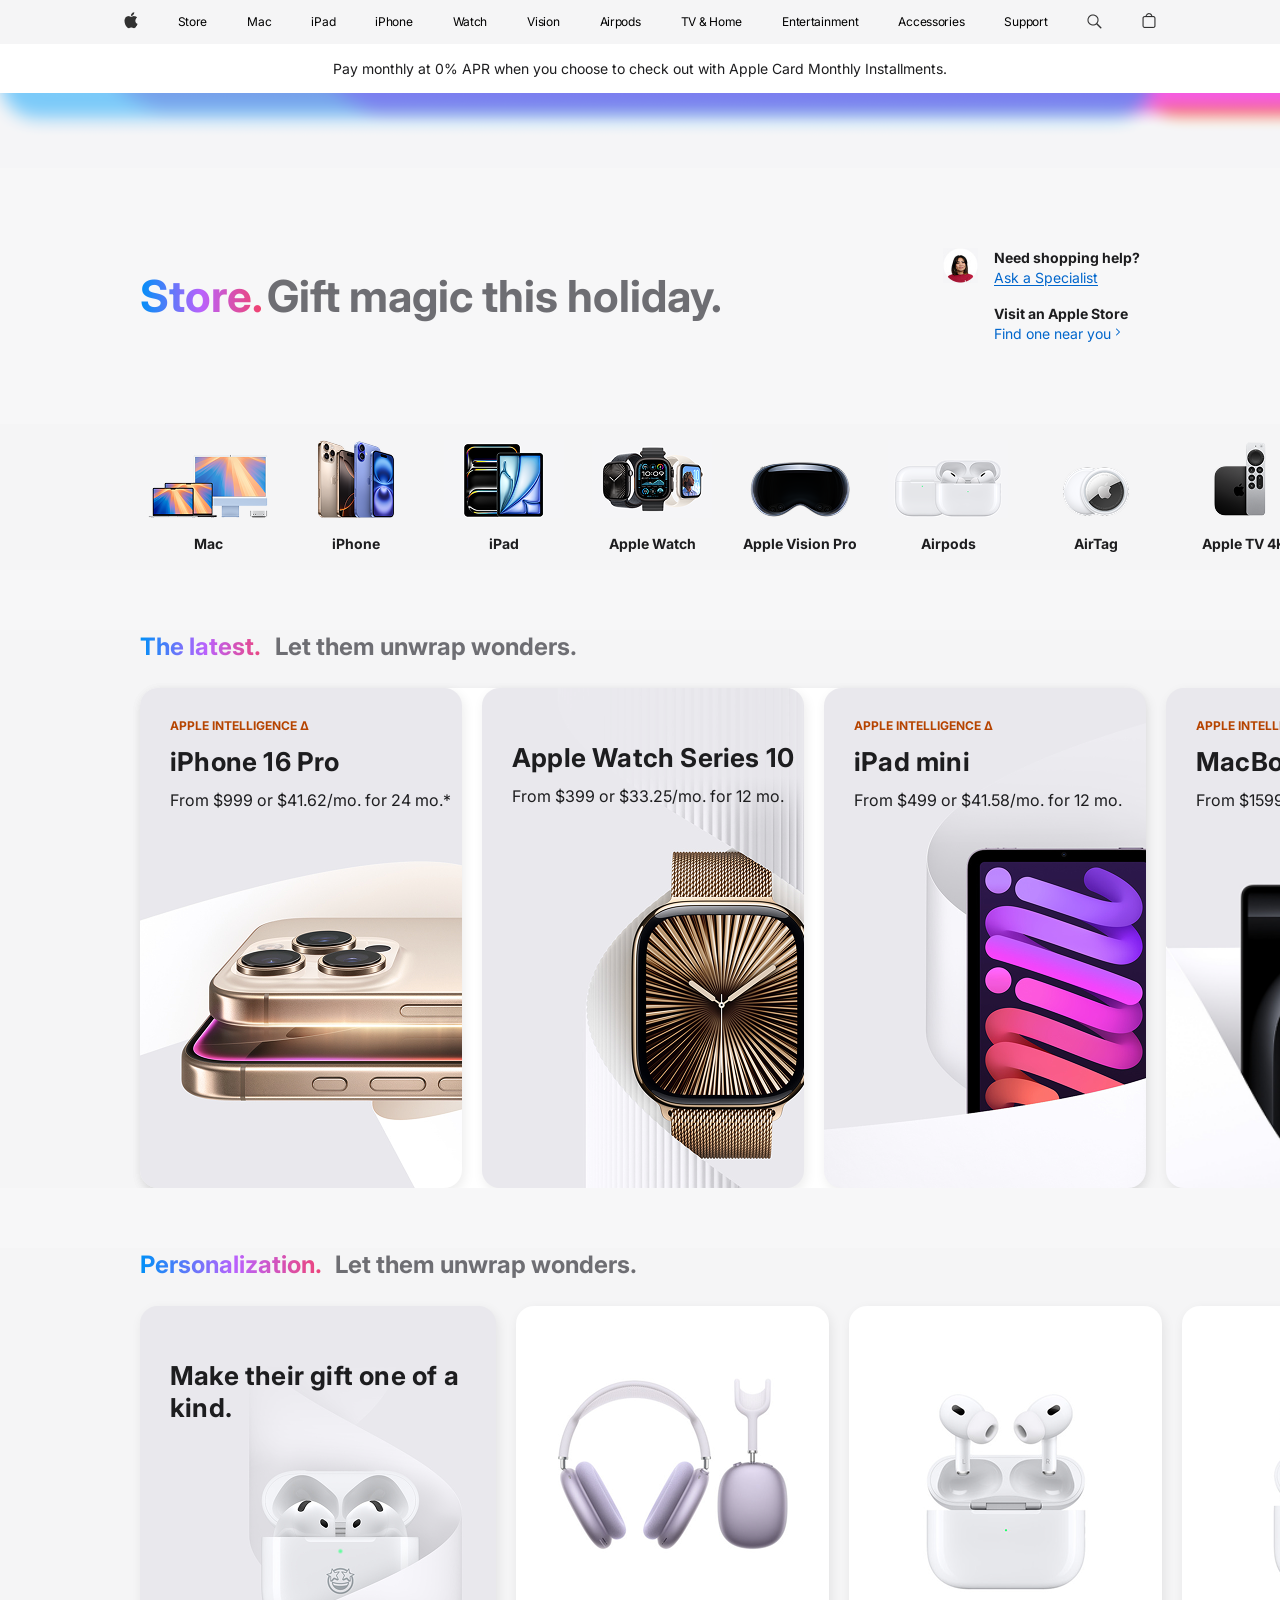
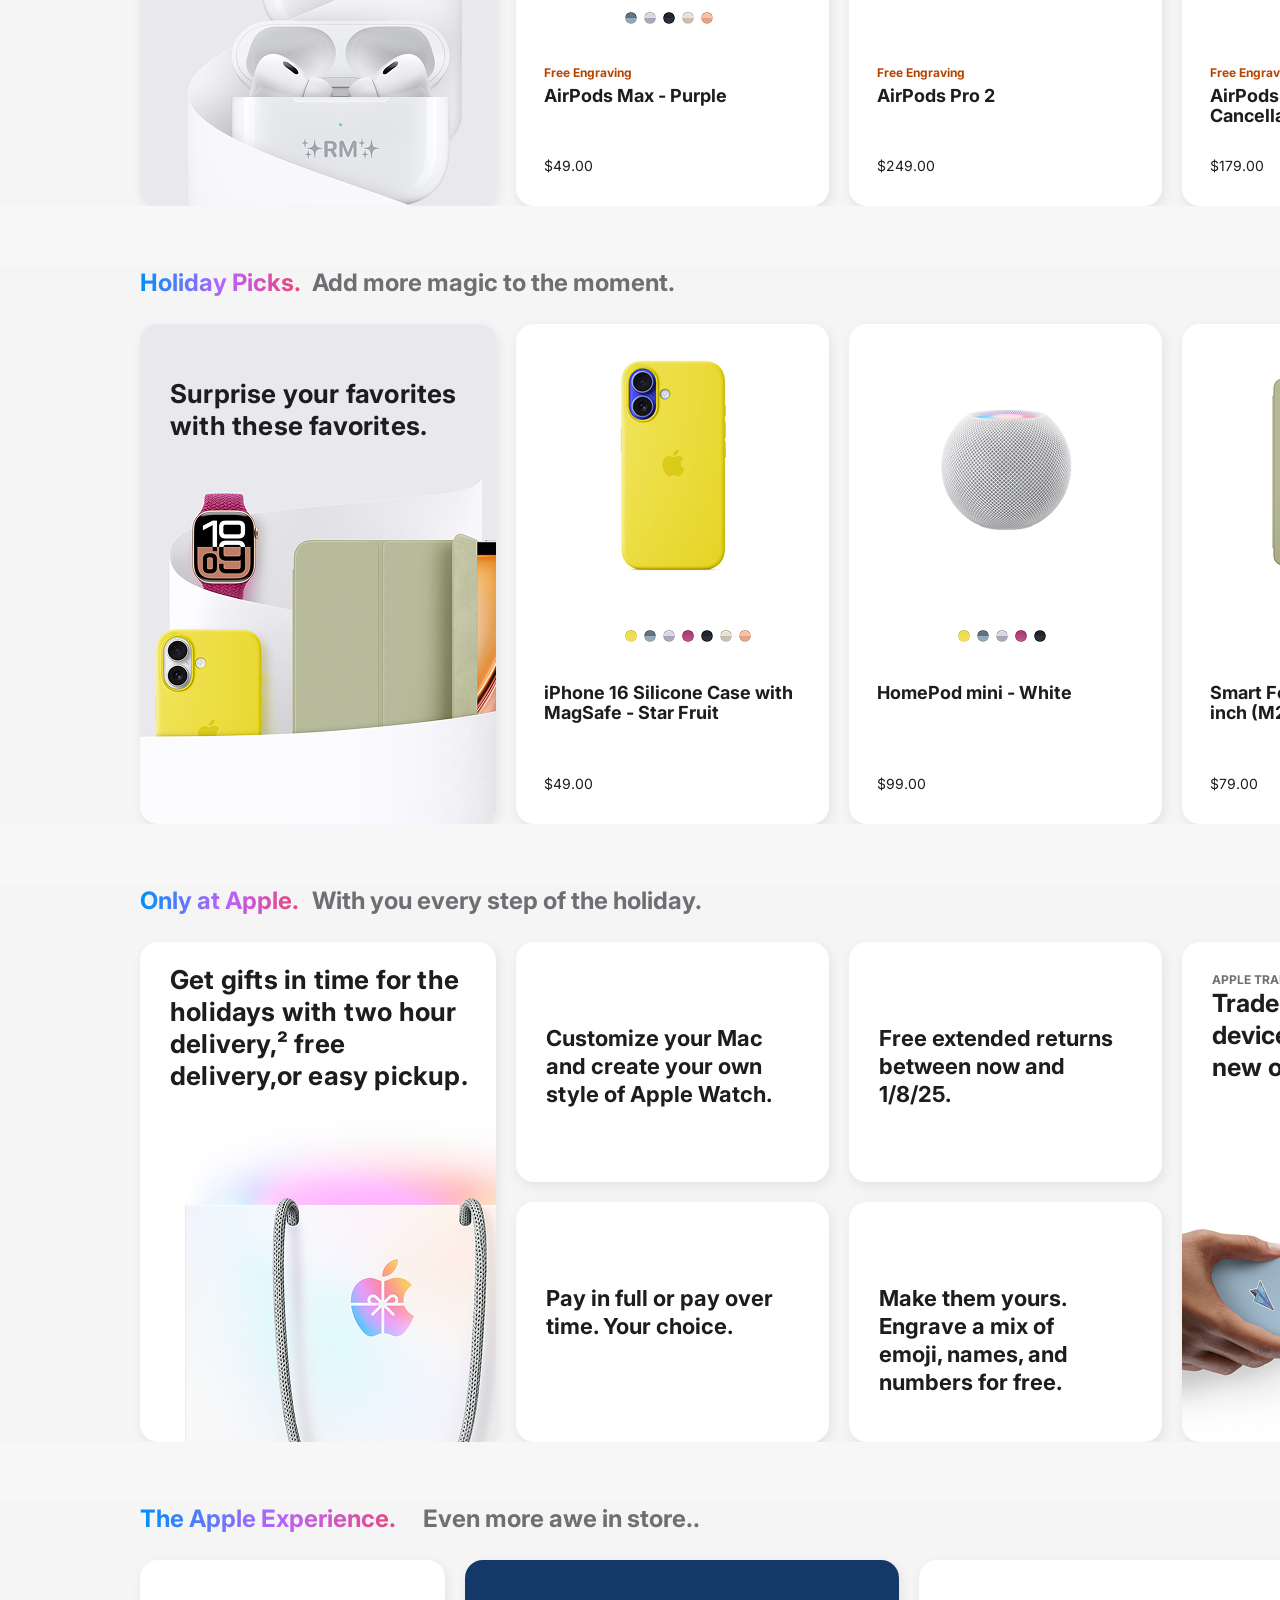
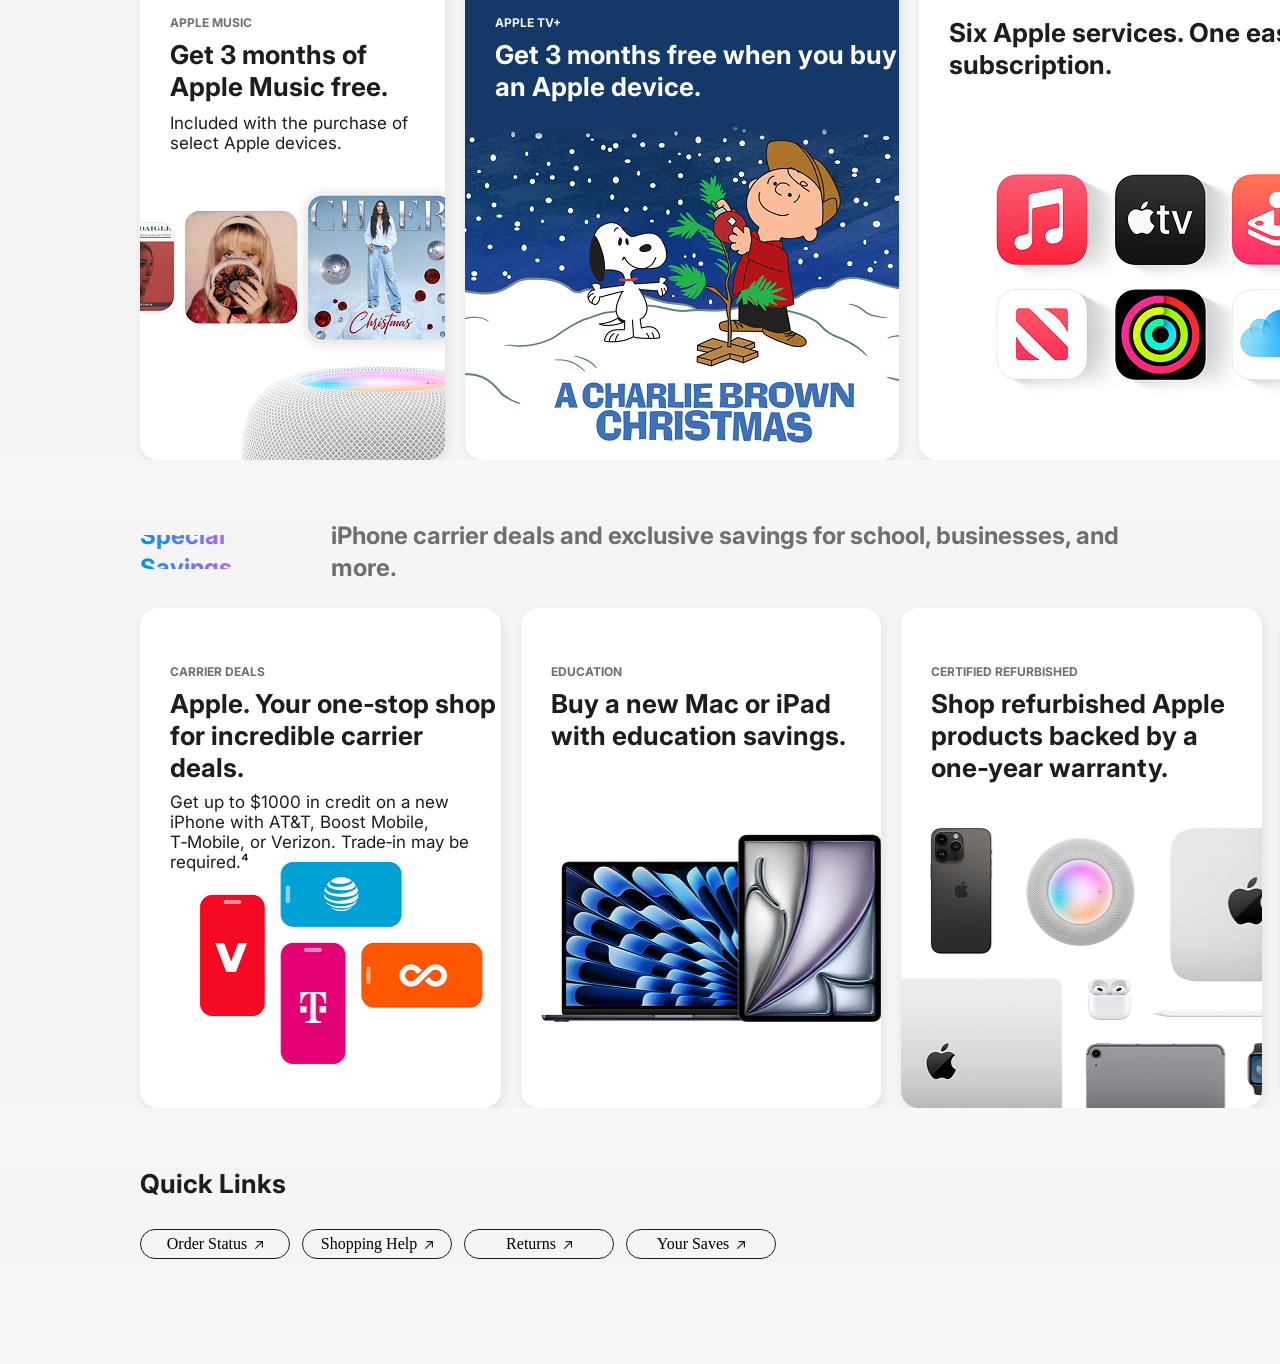
==== commit 3e919295: "done_1" ====
--- a/store.html
+++ b/store.html
@@ -30,7 +30,6 @@
       </p>
     </div>
     <div class="blur">
-      <div class="blur blur_line"></div>
     </div>
     <div class="section_4">
       <div class="info">
--- a/style1.css
+++ b/style1.css
@@ -53,23 +53,11 @@
 .blur {
   width: 100%;
   height: 75px;
-  background-color: #f5f5f7;
-}
-.blur_line {
-  width: 100%;
-  height: 25px;
-  background: linear-gradient(to right, #516cf3 40%, #e44cbb, #f55be4, #fd8c1f);
-}
-.blur_line {
-  opacity: 0.8;
-  /* filter: blur(1px); */
-  border-radius: 204.5px;
-}
-.section_4 {
-  width: 100%;
-  height: 260px;
-  background: rgba(245, 245, 247, 0.8);
-}
+  background-image: url("Background.png");
+  background-size: cover;
+  background-repeat: no-repeat;
+}
+
 .info {
   display: flex;
   align-items: center;
